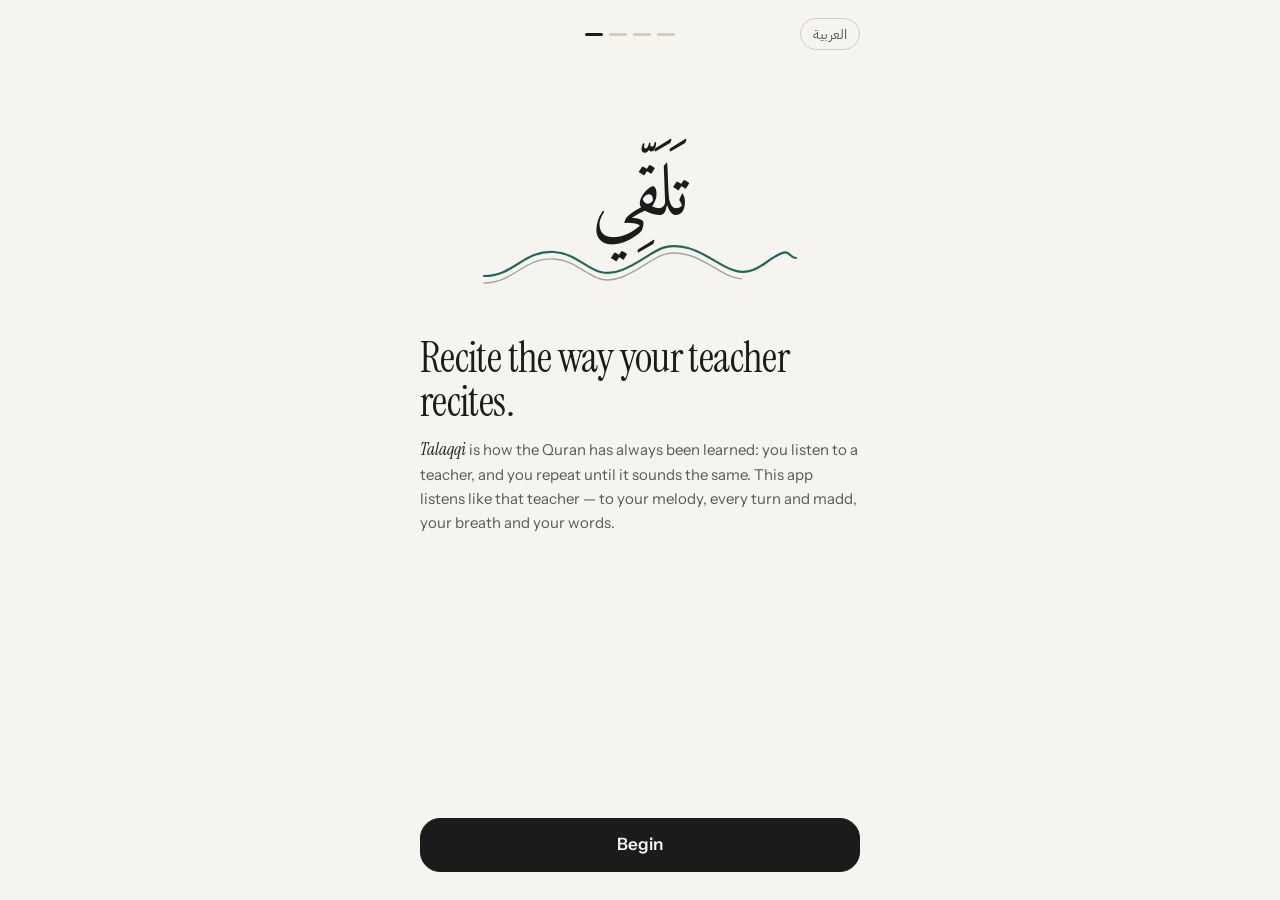
==== index.html @ fb913bc1 "Update the web app Built from the private source repository at 3264bb1.  Co-Authored-By: Claude Opus" ====
<!doctype html>
<html lang="en" data-theme="light">
  <head>
    <meta charset="utf-8" />
    <meta name="viewport" content="width=device-width, initial-scale=1, viewport-fit=cover, user-scalable=no" />
    <meta name="theme-color" content="#f6f4ef" />
    <meta name="description" content="Learn Quran recitation from your sheikh: melody, micro-pitch, timing, breath and pronunciation." />
    <meta name="apple-mobile-web-app-capable" content="yes" />
    <meta name="apple-mobile-web-app-status-bar-style" content="default" />
    <link rel="icon" href="/icons/favicon.svg" type="image/svg+xml" />
    <link rel="apple-touch-icon" href="/icons/icon-192.png" />
    <link rel="preload" href="/fonts/InstrumentSans.woff2" as="font" type="font/woff2" crossorigin />
    <link rel="preload" href="/fonts/InstrumentSerif.woff2" as="font" type="font/woff2" crossorigin />
    <link rel="preload" href="/fonts/AmiriQuran.woff2" as="font" type="font/woff2" crossorigin />
    <title>Talaqqi</title>
    <script>
      // apply the saved theme and language before first paint
      (function () {
        var s = {};
        try { s = JSON.parse(localStorage.getItem('talaqqi.settings') || '{}').state || {}; } catch (e) {}
        var t = s.theme || 'auto';
        if (t === 'auto') t = window.matchMedia && matchMedia('(prefers-color-scheme: dark)').matches ? 'dark' : 'light';
        document.documentElement.dataset.theme = t;
        document.querySelector('meta[name=theme-color]').content = t === 'dark' ? '#0f1211' : '#f6f4ef';
        var l = s.language || 'auto';
        if (l === 'auto') l = /^ar/i.test((navigator.languages && navigator.languages[0]) || navigator.language || '') ? 'ar' : 'en';
        document.documentElement.lang = l;
        document.documentElement.dir = l === 'ar' ? 'rtl' : 'ltr';
      })();
    </script>
    <script type="module" crossorigin src="/assets/index-BxsqkjBi.js"></script>
    <link rel="modulepreload" crossorigin href="/assets/controls-PDDrl72m.js">
    <link rel="modulepreload" crossorigin href="/assets/dist-CMedSjkm.js">
    <link rel="modulepreload" crossorigin href="/assets/preload-helper-BLdHbfdN.js">
    <link rel="stylesheet" crossorigin href="/assets/controls-CF30Lbxu.css">
    <link rel="stylesheet" crossorigin href="/assets/index-CwQ8Xk67.css">
  <link rel="manifest" href="/manifest.webmanifest"></head>
  <body>
    <div id="root"></div>
  </body>
</html>
---- assets/controls-CF30Lbxu.css ----
._btn_1qcak_3{justify-content:center;align-items:center;gap:var(--s-2);min-height:44px;padding:0 var(--s-5);border-radius:var(--r-md);border:1px solid var(--line-strong);background:var(--bg-elev);color:var(--ink);font-weight:600;font-size:var(--t-md);letter-spacing:-.005em;white-space:nowrap;transition:background var(--dur) var(--ease), border-color var(--dur) var(--ease), transform .15s var(--ease), opacity var(--dur);display:inline-flex}._btn_1qcak_3:hover{border-color:var(--ink-3)}._btn_1qcak_3:active{transform:scale(.98)}._btn_1qcak_3:disabled{opacity:.4;pointer-events:none}._primary_1qcak_23{background:var(--accent);border-color:var(--accent);color:var(--accent-ink)}._primary_1qcak_23:hover{background:var(--accent-hover);border-color:var(--accent-hover)}._ink_1qcak_27{background:var(--ink);border-color:var(--ink);color:var(--bg)}._ink_1qcak_27:hover{opacity:.9;border-color:var(--ink)}._ghost_1qcak_31{color:var(--ink-2);background:0 0;border-color:#0000}._ghost_1qcak_31:hover{background:var(--bg-sunken);color:var(--ink);border-color:#0000}._danger_1qcak_35{color:var(--bad)}._sm_1qcak_37{min-height:34px;padding:0 var(--s-3);font-size:var(--t-sm);border-radius:var(--r-sm)}._lg_1qcak_39{min-height:54px;padding:0 var(--s-6);font-size:var(--t-lg);border-radius:var(--r-lg)}._wide_1qcak_41{width:100%}._iconBtn_1qcak_45{border-radius:var(--r-pill);width:40px;height:40px;color:var(--ink-2);transition:background var(--dur) var(--ease), color var(--dur) var(--ease), transform .15s var(--ease);background:0 0;border:0;place-items:center;display:inline-grid}._iconBtn_1qcak_45:hover{background:var(--bg-sunken);color:var(--ink)}._iconBtn_1qcak_45:active{transform:scale(.92)}._iconBtn_1qcak_45:disabled{opacity:.3;pointer-events:none}._iconBtn_1qcak_45._on_1qcak_61{color:var(--accent);background:var(--accent-soft)}._seg_1qcak_67{border-radius:var(--r-md);background:var(--bg-sunken);grid-auto-columns:1fr;grid-auto-flow:column;padding:3px;display:inline-grid;position:relative}._segBtn_1qcak_69{z-index:1;font-weight:600;font-size:var(--t-sm);color:var(--ink-3);white-space:nowrap;transition:color var(--dur) var(--ease);background:0 0;border:0;border-radius:11px;padding:8px 14px;position:relative}._segBtn_1qcak_69[aria-checked=true]{color:var(--ink)}._segInk_1qcak_73{z-index:-1;background:var(--bg-elev);box-shadow:var(--shadow-1), 0 0 0 1px var(--line);border-radius:11px;position:absolute;inset:0}._segSmall_1qcak_75 ._segBtn_1qcak_69{font-size:var(--t-xs);padding:6px 11px}._switch_1qcak_81{background:var(--line-strong);width:46px;height:28px;transition:background var(--dur) var(--ease);border:0;border-radius:14px;flex:none;position:relative}._switch_1qcak_81:after{content:"";top:3px;width:22px;height:22px;transition:transform .3s var(--ease);background:#fff;border-radius:50%;position:absolute;inset-inline-start:3px;box-shadow:0 1px 3px #0003}._switch_1qcak_81[aria-checked=true]{background:var(--accent)}._switch_1qcak_81[aria-checked=true]:after{transform:translate(18px)}._slider_1qcak_91{appearance:none;cursor:pointer;background:0 0;width:100%;height:28px}._slider_1qcak_91::-webkit-slider-runnable-track{background:linear-gradient(90deg, var(--ink) var(--fill,50%), var(--line-strong) var(--fill,50%));border-radius:2px;height:4px}._slider_1qcak_91::-moz-range-track{background:var(--line-strong);border-radius:2px;height:4px}._slider_1qcak_91::-moz-range-progress{background:var(--ink);border-radius:2px;height:4px}._slider_1qcak_91::-webkit-slider-thumb{-webkit-appearance:none;background:var(--bg-elev);border:1px solid var(--line-strong);border-radius:50%;width:20px;height:20px;margin-top:-8px;box-shadow:0 1px 4px #00000026}._slider_1qcak_91::-moz-range-thumb{background:var(--bg-elev);border:1px solid var(--line-strong);border-radius:50%;width:18px;height:18px}._select_1qcak_105{appearance:none;border-radius:var(--r-md);background:var(--bg-elev) url("data:image/svg+xml,%3Csvg xmlns='http://www.w3.org/2000/svg' viewBox='0 0 24 24' fill='none' stroke='%238e928e' stroke-width='2' stroke-linecap='round'%3E%3Cpath d='M6 9l6 6 6-6'/%3E%3C/svg%3E") no-repeat right 12px center / 15px;border:1px solid var(--line-strong);width:100%;min-height:44px;transition:border-color var(--dur);outline:none;padding:0 36px 0 14px}._select_1qcak_105:focus{border-color:var(--ink-3)}._select_1qcak_105 option{background:var(--bg-elev);color:var(--ink)}._input_1qcak_119{border-radius:var(--r-md);background:var(--bg-elev);border:1px solid var(--line-strong);width:100%;min-height:46px;transition:border-color var(--dur);outline:none;padding:0 16px}._input_1qcak_119::placeholder{color:var(--ink-3)}._input_1qcak_119:focus{border-color:var(--ink-3)}._card_1qcak_129{background:var(--bg-elev);border:1px solid var(--line);border-radius:var(--r-lg);box-shadow:var(--shadow-1)}._chip_1qcak_131{border-radius:var(--r-pill);background:var(--bg-sunken);height:26px;font-size:var(--t-xs);color:var(--ink-2);white-space:nowrap;align-items:center;gap:5px;padding:0 10px;display:inline-flex}._chip_1qcak_131 b{color:var(--ink);font-weight:600}._chipGold_1qcak_135{background:var(--gold-soft);color:var(--gold)}._chipGold_1qcak_135 b{color:var(--gold)}._chipAccent_1qcak_139{background:var(--accent-soft);color:var(--accent)}._list_1qcak_143{background:var(--bg-elev);border:1px solid var(--line);border-radius:var(--r-lg);overflow:hidden}._row_1qcak_145{align-items:center;gap:var(--s-3);width:100%;min-height:56px;padding:10px var(--s-4);text-align:start;color:inherit;transition:background var(--dur) var(--ease);background:0 0;border:0;display:flex}._row_1qcak_145+._row_1qcak_145{box-shadow:inset 0 1px 0 var(--line)}button._row_1qcak_145:hover,a._row_1qcak_145:hover{background:var(--bg-sunken)}._rowMain_1qcak_157{flex-direction:column;flex:1;gap:1px;min-width:0;display:flex}._rowTitle_1qcak_159{white-space:nowrap;text-overflow:ellipsis;font-weight:600;overflow:hidden}._rowSub_1qcak_161{font-size:var(--t-sm);color:var(--ink-3);-webkit-line-clamp:2;-webkit-box-orient:vertical;line-height:1.4;display:-webkit-box;overflow:hidden}._rowEnd_1qcak_163{align-items:center;gap:var(--s-2);color:var(--ink-3);flex:none;display:flex}._sectionLabel_1qcak_167{font-size:var(--t-xs);letter-spacing:.08em;text-transform:uppercase;color:var(--ink-3);margin:0 0 var(--s-2);margin-inline-start:var(--s-1);font-weight:600}._pageHead_1qcak_173{justify-content:space-between;align-items:flex-end;gap:var(--s-4);padding:var(--s-6) 0 0;display:flex}._pageTitle_1qcak_175{font-family:var(--font-display);font-size:var(--t-display);letter-spacing:-.015em;font-weight:400;line-height:1.05}._pageSub_1qcak_177{color:var(--ink-2);font-size:var(--t-sm);margin-top:6px}._scrim_1qcak_183{z-index:50;background:var(--scrim);position:fixed;inset:0}._sheetWrap_1qcak_185{z-index:51;pointer-events:none;place-items:end center;display:grid;position:fixed;inset:0}@media (min-width:720px){._sheetWrap_1qcak_185{padding:var(--s-4);place-items:center}}._sheet_1qcak_185{pointer-events:auto;overscroll-behavior:contain;background:var(--bg-elev);border-radius:var(--r-xl) var(--r-xl) 0 0;width:min(520px,100%);max-height:min(92dvh,100%);box-shadow:var(--shadow-2);padding:var(--s-3) var(--s-6) calc(var(--s-6) + var(--safe-bottom));position:relative;overflow-y:auto}@media (min-width:720px){._sheet_1qcak_185{border-radius:var(--r-xl);padding:var(--s-8)}}._grabber_1qcak_201{background:var(--line-strong);width:36px;height:5px;margin:0 auto var(--s-4);border-radius:3px}@media (min-width:720px){._grabber_1qcak_201{display:none}}._sheetClose_1qcak_205{top:12px;position:absolute;inset-inline-end:12px}._toasts_1qcak_211{left:50%;bottom:calc(var(--tabbar-h) + var(--s-4) + var(--safe-bottom));z-index:60;gap:var(--s-2);pointer-events:none;flex-direction:column;align-items:center;width:min(460px,100% - 32px);display:flex;position:fixed;transform:translate(-50%)}@media (min-width:960px){._toasts_1qcak_211{bottom:var(--s-6)}}._toast_1qcak_211{pointer-events:auto;border-radius:var(--r-md);background:var(--ink);color:var(--bg);box-shadow:var(--shadow-2);font-size:var(--t-sm);padding:12px 18px;font-weight:500}._toastErr_1qcak_217{background:var(--bad);color:#fff}._ring_1qcak_223{place-items:center;display:grid;position:relative}._ring_1qcak_223 svg{transform:rotate(-90deg)}._ringNum_1qcak_227{font-family:var(--font-display);font-variant-numeric:tabular-nums;letter-spacing:-.02em;justify-content:center;align-items:center;display:flex;position:absolute;inset:0}._ringNum_1qcak_227 small{font-family:var(--font);color:var(--ink-3);margin-top:.6em;margin-inline-start:2px;font-size:.32em}._bar_1qcak_231{background:var(--bg-sunken);border-radius:2px;height:4px;overflow:hidden}._barFill_1qcak_233{background:var(--accent);transform-origin:0;border-radius:2px;height:100%}._loader_1qcak_237{align-items:center;gap:6px;height:28px;display:flex}._loader_1qcak_237 i{background:var(--accent);border-radius:2px;width:4px;height:100%;animation:1.1s ease-in-out infinite _eq_1qcak_1}._loader_1qcak_237 i:nth-child(2){animation-delay:-.9s}._loader_1qcak_237 i:nth-child(3){animation-delay:-.7s}._loader_1qcak_237 i:nth-child(4){animation-delay:-.5s}._loader_1qcak_237 i:nth-child(5){animation-delay:-.3s}@keyframes _eq_1qcak_1{0%,to{transform:scaleY(.3)}50%{transform:scaleY(1)}}._field_1qcak_253{flex-direction:column;gap:6px;min-width:0;display:flex}._fieldLabel_1qcak_255{font-size:var(--t-xs);color:var(--ink-3);font-weight:600}._star_1qcak_261{color:var(--ink-3);flex:none;place-items:center;display:grid;position:relative}._star_1qcak_261 svg{width:100%;height:100%;position:absolute;inset:0}._star_1qcak_261 span{color:var(--ink-2);font-variant-numeric:tabular-nums;font-size:12px;font-weight:600;position:relative}._plusBadge_1qcak_267{border-radius:var(--r-pill);background:var(--gold-soft);height:20px;color:var(--gold);letter-spacing:.02em;align-items:center;gap:4px;padding:0 7px;font-size:11px;font-weight:700;display:inline-flex}:root[dir=rtl] ._switch_1qcak_81[aria-checked=true]:after{transform:translate(-18px)}:root[dir=rtl] ._select_1qcak_105{background-position:12px;padding:0 14px 0 36px}:root[dir=rtl] ._slider_1qcak_91::-webkit-slider-runnable-track{background:linear-gradient(270deg, var(--ink) var(--fill,50%), var(--line-strong) var(--fill,50%))}:root[dir=rtl] ._barFill_1qcak_233{transform-origin:100%}
---- assets/index-CwQ8Xk67.css ----
._wrap_jnnbh_1{gap:var(--s-4);padding-top:var(--s-2);flex-direction:column;display:flex}._eyebrow_jnnbh_3{font-size:var(--t-xs);letter-spacing:.1em;text-transform:uppercase;color:var(--gold);font-weight:600}._title_jnnbh_5{font-family:var(--font-display);letter-spacing:-.015em;margin-top:-6px;padding-inline-end:32px;font-size:34px;font-weight:400;line-height:1.05}._lead_jnnbh_7{color:var(--ink-2);margin-top:-6px}._features_jnnbh_11{gap:2px;margin:0;padding:0;list-style:none;display:grid}._features_jnnbh_11 li{gap:var(--s-3);border-radius:var(--r-md);transition:background var(--dur);margin:0 -12px;padding:10px 12px;display:flex}._features_jnnbh_11 li>span:last-child{flex-direction:column;gap:1px;display:flex}._features_jnnbh_11 b{font-weight:600}._features_jnnbh_11 small{color:var(--ink-3);font-size:var(--t-sm);line-height:1.4}._featureOn_jnnbh_21{background:var(--gold-soft)}._featureIcon_jnnbh_23{border:1px solid var(--line-strong);width:34px;height:34px;color:var(--ink-2);border-radius:50%;flex:none;place-items:center;display:grid}._featureOn_jnnbh_21 ._featureIcon_jnnbh_23{background:var(--bg-elev);color:var(--gold);border-color:#0000}._plans_jnnbh_29{gap:var(--s-2);display:grid}._plan_jnnbh_29{align-items:center;gap:var(--s-3);border-radius:var(--r-md);border:1px solid var(--line-strong);background:var(--bg-elev);text-align:start;transition:border-color var(--dur), box-shadow var(--dur);padding:14px 16px;display:flex;position:relative}._plan_jnnbh_29[aria-checked=true]{border-color:var(--ink);box-shadow:inset 0 0 0 1px var(--ink)}._radio_jnnbh_41{border:1.5px solid var(--line-strong);width:18px;height:18px;transition:border var(--dur);border-radius:50%;flex:none}._plan_jnnbh_29[aria-checked=true] ._radio_jnnbh_41{border:5.5px solid var(--ink)}._planMain_jnnbh_45{flex-direction:column;flex:1;min-width:0;display:flex}._planMain_jnnbh_45 b{font-weight:600}._planMain_jnnbh_45 small{color:var(--ink-3);font-size:var(--t-sm)}._planPrice_jnnbh_51{font-variant-numeric:tabular-nums;white-space:nowrap;font-weight:600}._planPrice_jnnbh_51 small{color:var(--ink-3);font-weight:400;font-size:var(--t-sm)}._planBadge_jnnbh_55{top:-9px;border-radius:var(--r-pill);background:var(--gold);color:#fff;letter-spacing:.02em;padding:1px 8px;font-size:11px;font-weight:700;position:absolute;inset-inline-end:14px}:root[data-theme=dark] ._planBadge_jnnbh_55{color:#1a1408}._fine_jnnbh_61{font-size:var(--t-xs);color:var(--ink-3);text-align:center;margin-top:-6px;line-height:1.5}._links_jnnbh_63{font-size:var(--t-sm);flex-wrap:wrap;justify-content:center;gap:6px 18px;display:flex}._links_jnnbh_63 button,._links_jnnbh_63 a{color:var(--ink-2);text-decoration:underline;-webkit-text-decoration-color:var(--line-strong);text-decoration-color:var(--line-strong);text-underline-offset:3px;background:0 0;border:0;padding:0}._links_jnnbh_63 button:hover,._links_jnnbh_63 a:hover{color:var(--ink)}._note_jnnbh_71{align-items:center;gap:var(--s-2);border-radius:var(--r-md);background:var(--gold-soft);color:var(--gold);font-size:var(--t-sm);padding:10px 14px;display:flex}._note_jnnbh_71 span{color:var(--ink-2);flex:1}._note_jnnbh_71 button{color:var(--gold);white-space:nowrap;background:0 0;border:0;padding:0;font-weight:600}._fine_jnnbh_61 a{color:inherit;text-underline-offset:2px;text-decoration:underline}._switch_jnnbh_85{color:var(--accent);font-weight:600;font-size:var(--t-sm);background:0 0;border:0;align-self:center;margin-top:-6px}._code_jnnbh_87{border-radius:var(--r-md);border:1px solid var(--line-strong);background:var(--bg-elev);letter-spacing:.02em;word-break:break-all;resize:vertical;outline:none;width:100%;min-height:96px;padding:12px 14px;font:500 14px/1.5 ui-monospace,Cascadia Mono,Menlo,Consolas,monospace}._code_jnnbh_87:focus{border-color:var(--ink-3)}._shell_cmxvy_1{min-height:100dvh;padding-top:var(--safe-top)}._side_cmxvy_7{display:none}._brand_cmxvy_9{padding:0 var(--s-3);color:var(--ink);align-items:center;gap:10px;display:flex}._brand_cmxvy_9 svg{color:var(--accent)}._brand_cmxvy_9 span{font-family:var(--font-display);letter-spacing:-.01em;font-size:26px;line-height:1}._sideNav_cmxvy_17{margin-top:var(--s-8);flex-direction:column;gap:2px;display:flex}._sideLink_cmxvy_19{align-items:center;gap:var(--s-3);height:42px;padding:0 var(--s-3);border-radius:var(--r-sm);color:var(--ink-2);transition:color var(--dur);font-weight:500;display:flex;position:relative}._sideLink_cmxvy_19:hover{color:var(--ink)}._sideLink_cmxvy_19[aria-current=page]{color:var(--ink);font-weight:600}._sideLink_cmxvy_19>svg,._sideLink_cmxvy_19>span{z-index:1;position:relative}._sideInk_cmxvy_33{border-radius:var(--r-sm);background:var(--bg-sunken);position:absolute;inset:0}._sideFoot_cmxvy_37{gap:var(--s-3);flex-direction:column;align-items:flex-start;margin-top:auto;display:flex}._plusCard_cmxvy_39{align-items:flex-start;gap:var(--s-2);padding:var(--s-4);border-radius:var(--r-md);border:1px solid var(--line);background:var(--bg-elev);flex-direction:column;display:flex}._plusCard_cmxvy_39 p{font-size:var(--t-sm);color:var(--ink-2);line-height:1.45}._plusEyebrow_cmxvy_43{letter-spacing:.1em;text-transform:uppercase;color:var(--gold);font-size:11px;font-weight:700}._member_cmxvy_45{padding:0 var(--s-3);font-size:var(--t-sm);color:var(--gold);align-items:center;gap:6px;font-weight:600;display:inline-flex}._main_cmxvy_51{width:100%;max-width:calc(var(--content-w) + 40px);padding:0 20px calc(var(--tabbar-h) + var(--s-10) + var(--safe-bottom));margin:0 auto}._page_cmxvy_59{min-height:60vh}._pageIn_cmxvy_63{animation:_pageIn_cmxvy_63 .22s var(--ease) both}@keyframes _pageIn_cmxvy_63{0%{opacity:0;transform:translateY(6px)}}._tabs_cmxvy_71{z-index:30;height:calc(var(--tabbar-h) + var(--safe-bottom));padding-bottom:var(--safe-bottom);background:color-mix(in srgb, var(--bg) 88%, transparent);border-top:1px solid var(--line);-webkit-backdrop-filter:saturate(1.4)blur(20px);grid-template-columns:repeat(4,1fr);display:grid;position:fixed;bottom:0;left:0;right:0}._tab_cmxvy_71{color:var(--ink-3);transition:color var(--dur);flex-direction:column;justify-content:center;align-items:center;gap:3px;font-size:11px;font-weight:500;display:flex}._tab_cmxvy_71[aria-current=page]{color:var(--ink);font-weight:600}._tab_cmxvy_71:active{color:var(--ink)}._shell_cmxvy_1[data-focus] ._tabs_cmxvy_71{display:none}._shell_cmxvy_1[data-focus] ._main_cmxvy_51{max-width:1240px;padding-bottom:calc(var(--s-6) + var(--safe-bottom))}@media (min-width:960px){._shell_cmxvy_1{grid-template-columns:248px minmax(0,1fr);display:grid}._side_cmxvy_7{height:100dvh;padding:var(--s-8) var(--s-4) var(--s-5);border-inline-end:1px solid var(--line);flex-direction:column;display:flex;position:sticky;top:0}._tabs_cmxvy_71{display:none}._main_cmxvy_51{padding:var(--s-4) 40px var(--s-10);max-width:calc(var(--content-w) + 80px)}._shell_cmxvy_1[data-focus]{grid-template-columns:minmax(0,1fr)}._shell_cmxvy_1[data-focus] ._side_cmxvy_7{display:none}._shell_cmxvy_1[data-focus] ._main_cmxvy_51{padding-top:var(--s-4)}}._error_cmxvy_127{justify-content:center;align-items:center;gap:var(--s-3);min-height:100dvh;padding:var(--s-6);text-align:center;flex-direction:column;display:flex}._error_cmxvy_127 h1{font-family:var(--font-display);font-size:34px;font-weight:400}._error_cmxvy_127 p{color:var(--ink-2);max-width:360px}._errorActions_cmxvy_133{gap:var(--s-2);margin-top:var(--s-3);display:flex}@font-face{font-family:Instrument Sans;src:url(/fonts/InstrumentSans.woff2)format("woff2");font-weight:400 700;font-display:swap}@font-face{font-family:Instrument Serif;src:url(/fonts/InstrumentSerif.woff2)format("woff2");font-display:swap}@font-face{font-family:Instrument Serif;src:url(/fonts/InstrumentSerif-Italic.woff2)format("woff2");font-style:italic;font-display:swap}@font-face{font-family:IBM Plex Sans Arabic;src:url(/fonts/IBMPlexSansArabic-400.woff2)format("woff2");font-weight:400;font-display:swap;unicode-range:U+6??,U+750-77F,U+870-8FF,U+FB50-FDFF,U+FE70-FEFF,U+200C-200F}@font-face{font-family:IBM Plex Sans Arabic;src:url(/fonts/IBMPlexSansArabic-500.woff2)format("woff2");font-weight:500;font-display:swap;unicode-range:U+6??,U+750-77F,U+870-8FF,U+FB50-FDFF,U+FE70-FEFF,U+200C-200F}@font-face{font-family:IBM Plex Sans Arabic;src:url(/fonts/IBMPlexSansArabic-600.woff2)format("woff2");font-weight:600 700;font-display:swap;unicode-range:U+6??,U+750-77F,U+870-8FF,U+FB50-FDFF,U+FE70-FEFF,U+200C-200F}@font-face{font-family:Amiri;src:url(/fonts/Amiri.woff2)format("woff2");font-display:swap;unicode-range:U+6??,U+750-77F,U+870-8FF,U+FB50-FDFF,U+FE70-FEFF,U+200C-200F}@font-face{font-family:Amiri Quran;src:url(/fonts/AmiriQuran.woff2)format("woff2");font-display:swap}:root{--font:"Instrument Sans", "IBM Plex Sans Arabic", system-ui, -apple-system, "Segoe UI", Roboto, sans-serif;--font-display:"Instrument Serif", "Amiri", "Iowan Old Style", Georgia, serif;--font-quran:"Amiri Quran", "Amiri", "Noto Naskh Arabic", "Geeza Pro", serif;--t-xs:12px;--t-sm:13.5px;--t-md:15px;--t-lg:17px;--t-xl:21px;--t-display:clamp(32px, 6vw, 44px);--s-1:4px;--s-2:8px;--s-3:12px;--s-4:16px;--s-5:20px;--s-6:24px;--s-8:32px;--s-10:40px;--r-sm:10px;--r-md:14px;--r-lg:20px;--r-xl:28px;--r-pill:999px;--ease:cubic-bezier(.22, 1, .36, 1);--dur:.25s;--safe-top:env(safe-area-inset-top,0px);--safe-bottom:env(safe-area-inset-bottom,0px);--tabbar-h:62px;--content-w:760px}:root[data-theme=light]{--lightningcss-light:initial;--lightningcss-dark: ;color-scheme:light;--bg:#f6f4ef;--bg-elev:#fff;--bg-sunken:#efece5;--line:#e6e1d6;--line-strong:#d4cdbf;--ink:#1a1c1b;--ink-2:#565a57;--ink-3:#6c706c;--accent:#1d6b55;--accent-hover:#175a47;--accent-soft:#e3eee9;--accent-ink:#fff;--gold:#a07628;--gold-soft:#f3ebd9;--good:#2b7a58;--warn:#b0771d;--bad:#b3512a;--shadow-1:0 1px 2px #1a1c1b0a, 0 1px 1px #1a1c1b08;--shadow-2:0 18px 40px -18px #1a1c1b38, 0 2px 6px #1a1c1b0a;--scrim:#1a1c1b52}:root[data-theme=dark]{--lightningcss-light: ;--lightningcss-dark:initial;color-scheme:dark;--bg:#0f1211;--bg-elev:#171b19;--bg-sunken:#0b0d0c;--line:#242a27;--line-strong:#323a36;--ink:#eceee9;--ink-2:#a4aaa5;--ink-3:#848b86;--accent:#6dc3a0;--accent-hover:#86d2b3;--accent-soft:#6dc3a01f;--accent-ink:#0b1914;--gold:#d3ae60;--gold-soft:#d3ae601f;--good:#6dc3a0;--warn:#dcab55;--bad:#e2876a;--shadow-1:0 1px 2px #0000004d;--shadow-2:0 24px 50px -20px #000000b3, 0 2px 6px #0000004d;--scrim:#0000008c}*,:before,:after{box-sizing:border-box}html,body,#root{min-height:100%;margin:0}html{-webkit-text-size-adjust:100%;-webkit-tap-highlight-color:transparent}body{font-family:var(--font);font-size:var(--t-md);color:var(--ink);background:var(--bg);-webkit-font-smoothing:antialiased;-moz-osx-font-smoothing:grayscale;text-rendering:optimizelegibility;overscroll-behavior-y:none;transition:background-color .3s var(--ease), color .3s var(--ease);line-height:1.5}button,input,select,textarea{font:inherit;color:inherit}button{cursor:pointer}a{color:inherit;text-decoration:none}svg{flex:none}h1,h2,h3,h4,p{margin:0}[hidden]{display:none!important}:focus-visible{outline:2px solid var(--accent);outline-offset:2px;border-radius:6px}::selection{background:var(--accent-soft)}.ar{font-family:var(--font-quran)}.display{font-family:var(--font-display);letter-spacing:-.01em;font-weight:400}.tabular{font-variant-numeric:tabular-nums}.muted{color:var(--ink-2)}:root[dir=rtl] .icon-mirror{transform:scaleX(-1)}:root[lang=ar] body{line-height:1.7}:root[lang=ar] *,:root[lang=ar] :before,:root[lang=ar] :after{letter-spacing:0!important}:root[lang=ar] :is(h1,h2,h3){line-height:1.45!important}.visually-hidden{clip:rect(0 0 0 0);white-space:nowrap;width:1px;height:1px;position:absolute;overflow:hidden}@keyframes blink{50%{opacity:.3}}@keyframes spin{to{transform:rotate(360deg)}}@media (prefers-reduced-motion:reduce){*,:before,:after{transition-duration:.01ms!important;animation-duration:.01ms!important;animation-iteration-count:1!important}}
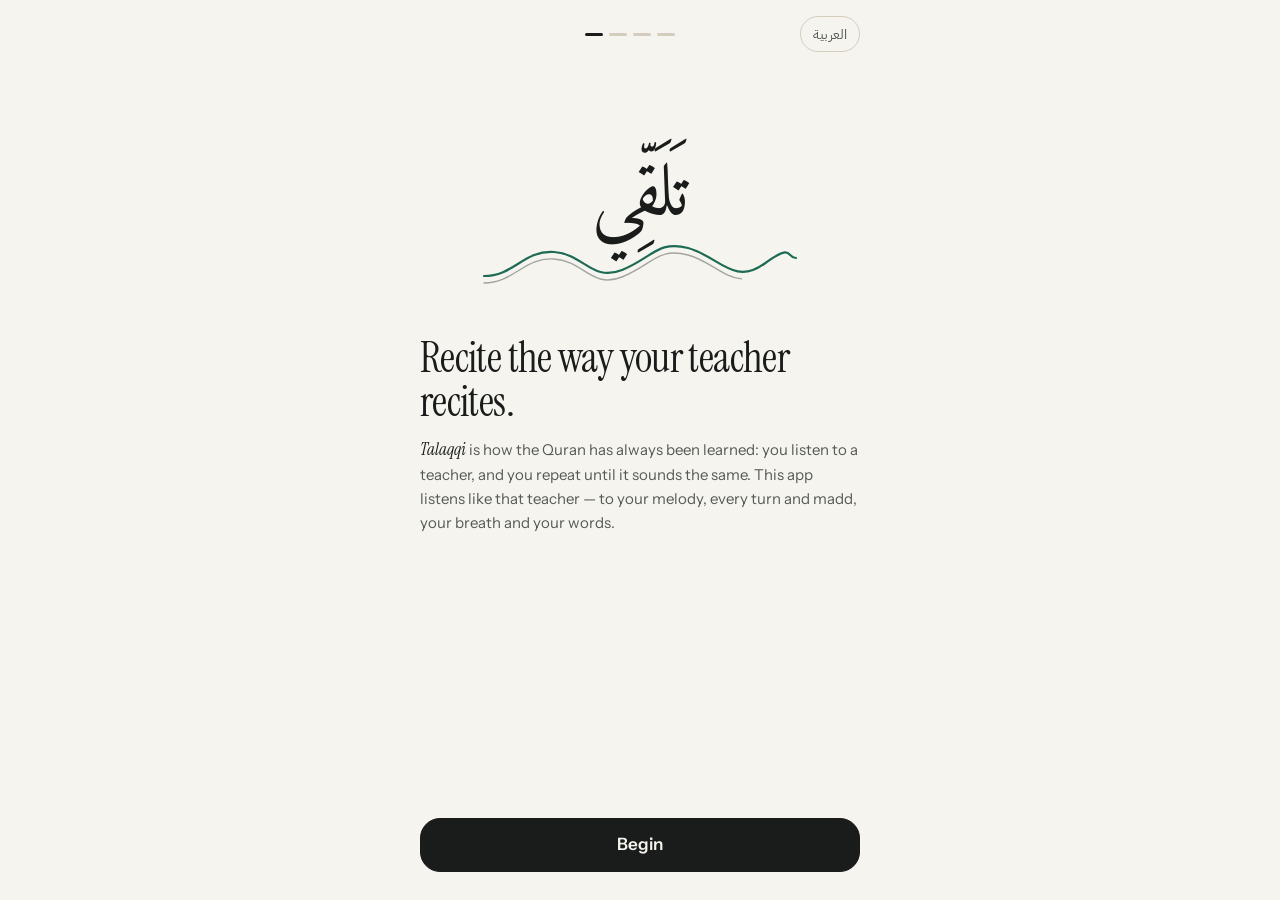
==== commit fbe9a3cd: "Update the web app Built from the private source repository at e369fa2." ====
--- a/index.html
+++ b/index.html
@@ -28,12 +28,12 @@
         document.documentElement.dir = l === 'ar' ? 'rtl' : 'ltr';
       })();
     </script>
-    <script type="module" crossorigin src="/assets/index-BxsqkjBi.js"></script>
-    <link rel="modulepreload" crossorigin href="/assets/controls-PDDrl72m.js">
+    <script type="module" crossorigin src="/assets/index-C1grX8FR.js"></script>
+    <link rel="modulepreload" crossorigin href="/assets/controls-DzSgcp1h.js">
     <link rel="modulepreload" crossorigin href="/assets/dist-CMedSjkm.js">
     <link rel="modulepreload" crossorigin href="/assets/preload-helper-BLdHbfdN.js">
-    <link rel="stylesheet" crossorigin href="/assets/controls-CF30Lbxu.css">
-    <link rel="stylesheet" crossorigin href="/assets/index-CwQ8Xk67.css">
+    <link rel="stylesheet" crossorigin href="/assets/controls-EFWuZK3Z.css">
+    <link rel="stylesheet" crossorigin href="/assets/index-BklWOtXO.css">
   <link rel="manifest" href="/manifest.webmanifest"></head>
   <body>
     <div id="root"></div>
--- a/assets/controls-EFWuZK3Z.css
+++ b/assets/controls-EFWuZK3Z.css
@@ -0,0 +1 @@
+._btn_1aqku_3{justify-content:center;align-items:center;gap:var(--s-2);min-height:44px;padding:0 var(--s-5);border-radius:var(--r-md);border:1px solid var(--line-strong);background:var(--bg-elev);color:var(--ink);font-weight:600;font-size:var(--t-md);letter-spacing:-.005em;white-space:nowrap;transition:background var(--dur) var(--ease), border-color var(--dur) var(--ease), transform .15s var(--ease), opacity var(--dur);display:inline-flex}._btn_1aqku_3:active{transform:scale(.97)}._btn_1aqku_3:disabled{opacity:.4;pointer-events:none}._primary_1aqku_21{background:var(--accent);border-color:var(--accent);color:var(--accent-ink)}._ink_1aqku_23{background:var(--ink);border-color:var(--ink);color:var(--bg)}._ghost_1aqku_25{color:var(--ink-2);background:0 0;border-color:#0000}._ghost_1aqku_25:active{background:var(--bg-sunken)}@media (hover:hover){._btn_1aqku_3:hover{border-color:var(--ink-3)}._primary_1aqku_21:hover{background:var(--accent-hover);border-color:var(--accent-hover)}._ink_1aqku_23:hover{opacity:.9;border-color:var(--ink)}._ghost_1aqku_25:hover{background:var(--bg-sunken);color:var(--ink);border-color:#0000}}._danger_1aqku_43{color:var(--bad)}._sm_1aqku_45{min-height:34px;padding:0 var(--s-3);font-size:var(--t-sm);border-radius:var(--r-sm)}._lg_1aqku_47{min-height:54px;padding:0 var(--s-6);font-size:var(--t-lg);border-radius:var(--r-lg)}._wide_1aqku_49{width:100%}._iconBtn_1aqku_53{border-radius:var(--r-pill);width:40px;height:40px;color:var(--ink-2);transition:background var(--dur) var(--ease), color var(--dur) var(--ease), transform .15s var(--ease);background:0 0;border:0;place-items:center;display:inline-grid;position:relative}._iconBtn_1aqku_53:before{content:"";position:absolute;inset:-4px}@media (hover:hover){._iconBtn_1aqku_53:hover{background:var(--bg-sunken);color:var(--ink)}}._iconBtn_1aqku_53:active{background:var(--bg-sunken);transform:scale(.92)}._iconBtn_1aqku_53:disabled{opacity:.3;pointer-events:none}._iconBtn_1aqku_53._on_1aqku_73{color:var(--accent);background:var(--accent-soft)}._seg_1aqku_79{border-radius:var(--r-md);background:var(--bg-sunken);grid-auto-columns:1fr;grid-auto-flow:column;padding:3px;display:inline-grid;position:relative}._segBtn_1aqku_81{z-index:1;font-weight:600;font-size:var(--t-sm);color:var(--ink-3);white-space:nowrap;transition:color var(--dur) var(--ease);background:0 0;border:0;border-radius:11px;padding:8px 14px;position:relative}._segBtn_1aqku_81[aria-checked=true]{color:var(--ink)}._segInk_1aqku_85{z-index:-1;background:var(--bg-elev);box-shadow:var(--shadow-1), 0 0 0 1px var(--line);border-radius:11px;position:absolute;inset:0}._segSmall_1aqku_87 ._segBtn_1aqku_81{font-size:var(--t-xs);padding:6px 11px}._switch_1aqku_93{background:var(--line-strong);width:46px;height:28px;transition:background var(--dur) var(--ease);border:0;border-radius:14px;flex:none;position:relative}._switch_1aqku_93:after{content:"";top:3px;width:22px;height:22px;transition:transform .3s var(--ease);background:#fff;border-radius:50%;position:absolute;inset-inline-start:3px;box-shadow:0 1px 3px #0003}._switch_1aqku_93[aria-checked=true]{background:var(--accent)}._switch_1aqku_93[aria-checked=true]:after{transform:translate(18px)}._slider_1aqku_103{appearance:none;cursor:pointer;background:0 0;width:100%;height:28px}._slider_1aqku_103::-webkit-slider-runnable-track{background:linear-gradient(90deg, var(--ink) var(--fill,50%), var(--line-strong) var(--fill,50%));border-radius:2px;height:4px}._slider_1aqku_103::-moz-range-track{background:var(--line-strong);border-radius:2px;height:4px}._slider_1aqku_103::-moz-range-progress{background:var(--ink);border-radius:2px;height:4px}._slider_1aqku_103::-webkit-slider-thumb{-webkit-appearance:none;background:var(--bg-elev);border:1px solid var(--line-strong);border-radius:50%;width:20px;height:20px;margin-top:-8px;box-shadow:0 1px 4px #00000026}._slider_1aqku_103::-moz-range-thumb{background:var(--bg-elev);border:1px solid var(--line-strong);border-radius:50%;width:18px;height:18px}._select_1aqku_117{appearance:none;border-radius:var(--r-md);background:var(--bg-elev) url("data:image/svg+xml,%3Csvg xmlns='http://www.w3.org/2000/svg' viewBox='0 0 24 24' fill='none' stroke='%238e928e' stroke-width='2' stroke-linecap='round'%3E%3Cpath d='M6 9l6 6 6-6'/%3E%3C/svg%3E") no-repeat right 12px center / 15px;border:1px solid var(--line-strong);width:100%;min-height:44px;transition:border-color var(--dur);outline:none;padding:0 36px 0 14px}._select_1aqku_117:focus{border-color:var(--ink-3)}._select_1aqku_117 option{background:var(--bg-elev);color:var(--ink)}._input_1aqku_131{border-radius:var(--r-md);background:var(--bg-elev);border:1px solid var(--line-strong);width:100%;min-height:46px;transition:border-color var(--dur);outline:none;padding:0 16px}._input_1aqku_131::placeholder{color:var(--ink-3)}._input_1aqku_131:focus{border-color:var(--ink-3)}._card_1aqku_141{background:var(--bg-elev);border:1px solid var(--line);border-radius:var(--r-lg);box-shadow:var(--shadow-1)}._chip_1aqku_143{border-radius:var(--r-pill);background:var(--bg-sunken);height:26px;font-size:var(--t-xs);color:var(--ink-2);white-space:nowrap;align-items:center;gap:5px;padding:0 10px;display:inline-flex}._chip_1aqku_143 b{color:var(--ink);font-weight:600}._chipGold_1aqku_147{background:var(--gold-soft);color:var(--gold)}._chipGold_1aqku_147 b{color:var(--gold)}._chipAccent_1aqku_151{background:var(--accent-soft);color:var(--accent)}._list_1aqku_155{background:var(--bg-elev);border:1px solid var(--line);border-radius:var(--r-lg);overflow:hidden}._row_1aqku_157{align-items:center;gap:var(--s-3);width:100%;min-height:56px;padding:10px var(--s-4);text-align:start;color:inherit;transition:background var(--dur) var(--ease);background:0 0;border:0;display:flex}._row_1aqku_157+._row_1aqku_157{box-shadow:inset 0 1px 0 var(--line)}@media (hover:hover){button._row_1aqku_157:hover,a._row_1aqku_157:hover{background:var(--bg-sunken)}}button._row_1aqku_157:active,a._row_1aqku_157:active,label._row_1aqku_157:active{background:var(--bg-sunken);transition-duration:0s}._rowMain_1aqku_171{flex-direction:column;flex:1;gap:1px;min-width:0;display:flex}._rowTitle_1aqku_175{overflow-wrap:anywhere;-webkit-line-clamp:2;-webkit-box-orient:vertical;font-weight:600;line-height:1.35;display:-webkit-box;overflow:hidden}._rowSub_1aqku_177{font-size:var(--t-sm);color:var(--ink-3);-webkit-line-clamp:2;-webkit-box-orient:vertical;line-height:1.4;display:-webkit-box;overflow:hidden}._rowEnd_1aqku_179{align-items:center;gap:var(--s-2);color:var(--ink-3);flex:none;display:flex}@media (max-width:560px){._row_1aqku_157:has(._seg_1aqku_79){row-gap:var(--s-3);flex-wrap:wrap;padding-block:14px}._row_1aqku_157:has(._seg_1aqku_79)>._rowEnd_1aqku_179{flex-basis:100%}._row_1aqku_157:has(._seg_1aqku_79)>._rowEnd_1aqku_179>*{flex:1;width:100%;max-width:none}._row_1aqku_157:has(._seg_1aqku_79)>._rowEnd_1aqku_179 ._seg_1aqku_79{flex:1;width:100%;max-width:none}._row_1aqku_157:has(._seg_1aqku_79) ._segBtn_1aqku_81{font-size:var(--t-sm);padding-block:9px}}._btn_1aqku_3,._iconBtn_1aqku_53,._segBtn_1aqku_81,._row_1aqku_157,._switch_1aqku_93,._chip_1aqku_143,._plusBadge_1aqku_201{-webkit-user-select:none;user-select:none;-webkit-touch-callout:none}._sectionLabel_1aqku_205{font-size:var(--t-xs);letter-spacing:.08em;text-transform:uppercase;color:var(--ink-3);margin:0 0 var(--s-2);margin-inline-start:var(--s-1);font-weight:600}._pageHead_1aqku_211{justify-content:space-between;align-items:flex-end;gap:var(--s-4);padding:var(--s-6) 0 0;display:flex}._pageTitle_1aqku_213{font-family:var(--font-display);font-size:var(--t-display);letter-spacing:-.015em;font-weight:400;line-height:1.05}._pageSub_1aqku_215{color:var(--ink-2);font-size:var(--t-sm);margin-top:6px}._scrim_1aqku_221{z-index:50;background:var(--scrim);position:fixed;inset:0}._sheetWrap_1aqku_223{z-index:51;pointer-events:none;place-items:end center;display:grid;position:fixed;inset:0}@media (min-width:720px){._sheetWrap_1aqku_223{padding:var(--s-4);place-items:center}}._sheet_1aqku_223{pointer-events:auto;overscroll-behavior:contain;background:var(--bg-elev);border-radius:var(--r-xl) var(--r-xl) 0 0;width:min(520px,100%);max-height:min(92dvh,100%);box-shadow:var(--shadow-2);padding:var(--s-3) var(--s-6) calc(var(--s-6) + var(--safe-bottom));position:relative;overflow-y:auto}@media (min-width:720px){._sheet_1aqku_223{border-radius:var(--r-xl);padding:var(--s-8)}}._sheetTall_1aqku_241{flex-direction:column;height:min(92dvh,100%);padding-bottom:0;display:flex;overflow:hidden}@media (min-width:720px){._sheetTall_1aqku_241{height:min(760px,100%);padding-bottom:0}}._grabZone_1aqku_247{margin:calc(-1 * var(--s-3)) calc(-1 * var(--s-6)) var(--s-2);padding:var(--s-3) 0 var(--s-3);cursor:grab}._grabber_1aqku_249{background:var(--line-strong);border-radius:3px;width:40px;height:5px;margin:0 auto}@media (min-width:720px){._grabZone_1aqku_247{display:none}}._sheetClose_1aqku_253{top:12px;position:absolute;inset-inline-end:12px}._toasts_1aqku_259{left:50%;bottom:calc(var(--tabbar-h) + var(--s-4) + var(--safe-bottom));z-index:60;gap:var(--s-2);pointer-events:none;flex-direction:column;align-items:center;width:min(460px,100% - 32px);display:flex;position:fixed;transform:translate(-50%)}@media (min-width:960px){._toasts_1aqku_259{bottom:var(--s-6)}}._toast_1aqku_259{pointer-events:auto;border-radius:var(--r-md);background:var(--ink);color:var(--bg);box-shadow:var(--shadow-2);font-size:var(--t-sm);padding:12px 18px;font-weight:500}._toastErr_1aqku_265{background:var(--bad);color:#fff}._ring_1aqku_271{place-items:center;display:grid;position:relative}._ring_1aqku_271 svg{transform:rotate(-90deg)}._ringNum_1aqku_275{font-family:var(--font-display);font-variant-numeric:tabular-nums;letter-spacing:-.02em;justify-content:center;align-items:center;display:flex;position:absolute;inset:0}._ringNum_1aqku_275 small{font-family:var(--font);color:var(--ink-3);margin-top:.6em;margin-inline-start:2px;font-size:.32em}._bar_1aqku_279{background:var(--bg-sunken);border-radius:2px;height:4px;overflow:hidden}._barFill_1aqku_281{background:var(--accent);transform-origin:0;border-radius:2px;height:100%}._loader_1aqku_285{align-items:center;gap:6px;height:28px;display:flex}._loader_1aqku_285 i{background:var(--accent);border-radius:2px;width:4px;height:100%;animation:1.1s ease-in-out infinite _eq_1aqku_1}._loader_1aqku_285 i:nth-child(2){animation-delay:-.9s}._loader_1aqku_285 i:nth-child(3){animation-delay:-.7s}._loader_1aqku_285 i:nth-child(4){animation-delay:-.5s}._loader_1aqku_285 i:nth-child(5){animation-delay:-.3s}@keyframes _eq_1aqku_1{0%,to{transform:scaleY(.3)}50%{transform:scaleY(1)}}._field_1aqku_301{flex-direction:column;gap:6px;min-width:0;display:flex}._fieldLabel_1aqku_303{font-size:var(--t-xs);color:var(--ink-3);font-weight:600}._star_1aqku_309{color:var(--ink-3);flex:none;place-items:center;display:grid;position:relative}._star_1aqku_309 svg{width:100%;height:100%;position:absolute;inset:0}._star_1aqku_309 span{color:var(--ink-2);font-variant-numeric:tabular-nums;font-size:12px;font-weight:600;position:relative}._plusBadge_1aqku_201{border-radius:var(--r-pill);background:var(--gold-soft);height:20px;color:var(--gold);letter-spacing:.02em;align-items:center;gap:4px;padding:0 7px;font-size:11px;font-weight:700;display:inline-flex}:root[dir=rtl] ._switch_1aqku_93[aria-checked=true]:after{transform:translate(-18px)}:root[dir=rtl] ._select_1aqku_117{background-position:12px;padding:0 14px 0 36px}:root[dir=rtl] ._slider_1aqku_103::-webkit-slider-runnable-track{background:linear-gradient(270deg, var(--ink) var(--fill,50%), var(--line-strong) var(--fill,50%))}:root[dir=rtl] ._barFill_1aqku_281{transform-origin:100%}
--- a/assets/index-BklWOtXO.css
+++ b/assets/index-BklWOtXO.css
@@ -0,0 +1 @@
+._wrap_1jk8t_1{gap:var(--s-4);padding-top:var(--s-2);flex-direction:column;display:flex}._eyebrow_1jk8t_3{font-size:var(--t-xs);letter-spacing:.1em;text-transform:uppercase;color:var(--gold);font-weight:600}._title_1jk8t_5{font-family:var(--font-display);letter-spacing:-.015em;margin-top:-6px;padding-inline-end:32px;font-size:34px;font-weight:400;line-height:1.05}._lead_1jk8t_7{color:var(--ink-2);margin-top:-6px}._features_1jk8t_11{gap:2px;margin:0;padding:0;list-style:none;display:grid}._features_1jk8t_11 li{gap:var(--s-3);border-radius:var(--r-md);transition:background var(--dur);margin:0 -12px;padding:10px 12px;display:flex}._features_1jk8t_11 li>span:last-child{flex-direction:column;gap:1px;display:flex}._features_1jk8t_11 b{font-weight:600}._features_1jk8t_11 small{color:var(--ink-3);font-size:var(--t-sm);line-height:1.4}._featureOn_1jk8t_21{background:var(--gold-soft)}._featureIcon_1jk8t_23{border:1px solid var(--line-strong);width:34px;height:34px;color:var(--ink-2);border-radius:50%;flex:none;place-items:center;display:grid}._featureOn_1jk8t_21 ._featureIcon_1jk8t_23{background:var(--bg-elev);color:var(--gold);border-color:#0000}._plans_1jk8t_29{gap:var(--s-2);display:grid}._plan_1jk8t_29{align-items:center;gap:var(--s-3);border-radius:var(--r-md);border:1px solid var(--line-strong);background:var(--bg-elev);text-align:start;transition:border-color var(--dur), box-shadow var(--dur);padding:14px 16px;display:flex;position:relative}._plan_1jk8t_29[aria-checked=true]{border-color:var(--ink);box-shadow:inset 0 0 0 1px var(--ink)}._radio_1jk8t_41{border:1.5px solid var(--line-strong);width:18px;height:18px;transition:border var(--dur);border-radius:50%;flex:none}._plan_1jk8t_29[aria-checked=true] ._radio_1jk8t_41{border:5.5px solid var(--ink)}._planMain_1jk8t_45{flex-direction:column;flex:1;min-width:0;display:flex}._planMain_1jk8t_45 b{font-weight:600}._planMain_1jk8t_45 small{color:var(--ink-3);font-size:var(--t-sm)}._planPrice_1jk8t_51{font-variant-numeric:tabular-nums;white-space:nowrap;font-weight:600}._planPrice_1jk8t_51 small{color:var(--ink-3);font-weight:400;font-size:var(--t-sm)}._planBadge_1jk8t_55{top:-9px;border-radius:var(--r-pill);background:var(--gold);color:#fff;letter-spacing:.02em;padding:1px 8px;font-size:11px;font-weight:700;position:absolute;inset-inline-end:14px}:root[data-theme=dark] ._planBadge_1jk8t_55{color:#1a1408}._fine_1jk8t_61{font-size:var(--t-xs);color:var(--ink-3);text-align:center;margin-top:-6px;line-height:1.5}._links_1jk8t_63{font-size:var(--t-sm);flex-wrap:wrap;justify-content:center;gap:6px 18px;display:flex}._links_1jk8t_63 button,._links_1jk8t_63 a{color:var(--ink-2);text-decoration:underline;-webkit-text-decoration-color:var(--line-strong);text-decoration-color:var(--line-strong);text-underline-offset:3px;background:0 0;border:0;padding:0}@media (hover:hover){._links_1jk8t_63 button:hover,._links_1jk8t_63 a:hover{color:var(--ink)}}._links_1jk8t_63 button:active,._links_1jk8t_63 a:active{color:var(--ink)}._note_1jk8t_73{align-items:center;gap:var(--s-2);border-radius:var(--r-md);background:var(--gold-soft);color:var(--gold);font-size:var(--t-sm);padding:10px 14px;display:flex}._note_1jk8t_73 span{color:var(--ink-2);flex:1}._note_1jk8t_73 button{color:var(--gold);white-space:nowrap;background:0 0;border:0;padding:0;font-weight:600}._fine_1jk8t_61 a{color:inherit;text-underline-offset:2px;text-decoration:underline}._switch_1jk8t_87{color:var(--accent);font-weight:600;font-size:var(--t-sm);background:0 0;border:0;align-self:center;margin-top:-6px}._code_1jk8t_89{border-radius:var(--r-md);border:1px solid var(--line-strong);background:var(--bg-elev);letter-spacing:.02em;word-break:break-all;resize:vertical;outline:none;width:100%;min-height:96px;padding:12px 14px;font:500 14px/1.5 ui-monospace,Cascadia Mono,Menlo,Consolas,monospace}._code_1jk8t_89:focus{border-color:var(--ink-3)}._shell_tibpn_1{min-height:100dvh;padding-top:var(--safe-top);--gutter:20px}._shell_tibpn_1:before{content:"";z-index:40;height:var(--safe-top);background:var(--bg);pointer-events:none;position:fixed;top:0;left:0;right:0}._side_tibpn_11{display:none}._brand_tibpn_13{padding:0 var(--s-3);color:var(--ink);align-items:center;gap:10px;display:flex}._brand_tibpn_13 svg{color:var(--accent)}._brand_tibpn_13 span{font-family:var(--font-display);letter-spacing:-.01em;font-size:26px;line-height:1}._sideNav_tibpn_21{margin-top:var(--s-8);flex-direction:column;gap:2px;display:flex}._sideLink_tibpn_23{align-items:center;gap:var(--s-3);height:42px;padding:0 var(--s-3);border-radius:var(--r-sm);color:var(--ink-2);transition:color var(--dur);font-weight:500;display:flex;position:relative}@media (hover:hover){._sideLink_tibpn_23:hover{color:var(--ink)}}._sideLink_tibpn_23[aria-current=page]{color:var(--ink);font-weight:600}._sideLink_tibpn_23>svg,._sideLink_tibpn_23>span{z-index:1;position:relative}._sideInk_tibpn_37{border-radius:var(--r-sm);background:var(--bg-sunken);position:absolute;inset:0}._sideFoot_tibpn_41{gap:var(--s-3);flex-direction:column;align-items:flex-start;margin-top:auto;display:flex}._plusCard_tibpn_43{align-items:flex-start;gap:var(--s-2);padding:var(--s-4);border-radius:var(--r-md);border:1px solid var(--line);background:var(--bg-elev);flex-direction:column;display:flex}._plusCard_tibpn_43 p{font-size:var(--t-sm);color:var(--ink-2);line-height:1.45}._plusEyebrow_tibpn_47{letter-spacing:.1em;text-transform:uppercase;color:var(--gold);font-size:11px;font-weight:700}._member_tibpn_49{padding:0 var(--s-3);font-size:var(--t-sm);color:var(--gold);align-items:center;gap:6px;font-weight:600;display:inline-flex}._main_tibpn_55{width:100%;max-width:calc(var(--content-w) + 40px);padding:0 var(--gutter) calc(var(--tabbar-h) + var(--s-10) + var(--safe-bottom));margin:0 auto}._page_tibpn_63{min-height:60vh}._pageIn_tibpn_67{animation:_pageIn_tibpn_67 .22s var(--ease) both}@keyframes _pageIn_tibpn_67{0%{opacity:0;transform:translateY(6px)}}._tabs_tibpn_75{z-index:30;height:calc(var(--tabbar-h) + var(--safe-bottom));padding-bottom:var(--safe-bottom);background:color-mix(in srgb, var(--bg) 88%, transparent);border-top:1px solid var(--line);-webkit-backdrop-filter:saturate(1.4)blur(20px);grid-template-columns:repeat(4,1fr);display:grid;position:fixed;bottom:0;left:0;right:0}._tab_tibpn_75{color:var(--ink-3);transition:color var(--dur);-webkit-user-select:none;user-select:none;-webkit-touch-callout:none;flex-direction:column;justify-content:center;align-items:center;gap:2px;font-size:11px;font-weight:500;display:flex}._tabIcon_tibpn_97{width:54px;height:30px;transition:background var(--dur) var(--ease), color var(--dur) var(--ease);border-radius:15px;place-items:center;display:grid}._tab_tibpn_75[aria-current=page]{color:var(--ink);font-weight:600}._tab_tibpn_75[aria-current=page] ._tabIcon_tibpn_97{background:var(--accent-soft);color:var(--accent)}._tab_tibpn_75:active ._tabIcon_tibpn_97{background:var(--bg-sunken)}._shell_tibpn_1[data-focus] ._tabs_tibpn_75{display:none}._shell_tibpn_1[data-focus] ._main_tibpn_55{max-width:1240px;padding-bottom:calc(var(--s-6) + var(--safe-bottom))}@media (min-width:960px){._shell_tibpn_1{grid-template-columns:248px minmax(0,1fr);display:grid}._side_tibpn_11{height:100dvh;padding:var(--s-8) var(--s-4) var(--s-5);border-inline-end:1px solid var(--line);flex-direction:column;display:flex;position:sticky;top:0}._tabs_tibpn_75{display:none}._shell_tibpn_1{--gutter:40px}._main_tibpn_55{padding:var(--s-4) var(--gutter) var(--s-10);max-width:calc(var(--content-w) + 80px)}._shell_tibpn_1[data-focus]{grid-template-columns:minmax(0,1fr)}._shell_tibpn_1[data-focus] ._side_tibpn_11{display:none}._shell_tibpn_1[data-focus] ._main_tibpn_55{padding-top:var(--s-4)}}._error_tibpn_145{justify-content:center;align-items:center;gap:var(--s-3);min-height:100dvh;padding:var(--s-6);text-align:center;flex-direction:column;display:flex}._error_tibpn_145 h1{font-family:var(--font-display);font-size:34px;font-weight:400}._error_tibpn_145 p{color:var(--ink-2);max-width:360px}._errorActions_tibpn_151{gap:var(--s-2);margin-top:var(--s-3);display:flex}@font-face{font-family:Instrument Sans;src:url(/fonts/InstrumentSans.woff2)format("woff2");font-weight:400 700;font-display:swap}@font-face{font-family:Instrument Serif;src:url(/fonts/InstrumentSerif.woff2)format("woff2");font-display:swap}@font-face{font-family:Instrument Serif;src:url(/fonts/InstrumentSerif-Italic.woff2)format("woff2");font-style:italic;font-display:swap}@font-face{font-family:IBM Plex Sans Arabic;src:url(/fonts/IBMPlexSansArabic-400.woff2)format("woff2");font-weight:400;font-display:swap;unicode-range:U+6??,U+750-77F,U+870-8FF,U+FB50-FDFF,U+FE70-FEFF,U+200C-200F}@font-face{font-family:IBM Plex Sans Arabic;src:url(/fonts/IBMPlexSansArabic-500.woff2)format("woff2");font-weight:500;font-display:swap;unicode-range:U+6??,U+750-77F,U+870-8FF,U+FB50-FDFF,U+FE70-FEFF,U+200C-200F}@font-face{font-family:IBM Plex Sans Arabic;src:url(/fonts/IBMPlexSansArabic-600.woff2)format("woff2");font-weight:600 700;font-display:swap;unicode-range:U+6??,U+750-77F,U+870-8FF,U+FB50-FDFF,U+FE70-FEFF,U+200C-200F}@font-face{font-family:Amiri;src:url(/fonts/Amiri.woff2)format("woff2");font-display:swap;unicode-range:U+6??,U+750-77F,U+870-8FF,U+FB50-FDFF,U+FE70-FEFF,U+200C-200F}@font-face{font-family:Amiri Quran;src:url(/fonts/AmiriQuran.woff2)format("woff2");font-display:swap}:root{--font:"Instrument Sans", "IBM Plex Sans Arabic", system-ui, -apple-system, "Segoe UI", Roboto, sans-serif;--font-display:"Instrument Serif", "Amiri", "Iowan Old Style", Georgia, serif;--font-quran:"Amiri Quran", "Amiri", "Noto Naskh Arabic", "Geeza Pro", serif;--t-xs:12px;--t-sm:13.5px;--t-md:15px;--t-lg:17px;--t-xl:21px;--t-display:clamp(32px, 6vw, 44px);--s-1:4px;--s-2:8px;--s-3:12px;--s-4:16px;--s-5:20px;--s-6:24px;--s-8:32px;--s-10:40px;--r-sm:10px;--r-md:14px;--r-lg:20px;--r-xl:28px;--r-pill:999px;--ease:cubic-bezier(.22, 1, .36, 1);--dur:.25s;--safe-top:env(safe-area-inset-top,0px);--safe-bottom:env(safe-area-inset-bottom,0px);--tabbar-h:62px;--content-w:760px}:root[data-theme=light]{--lightningcss-light:initial;--lightningcss-dark: ;color-scheme:light;--bg:#f6f4ef;--bg-elev:#fff;--bg-sunken:#efece5;--line:#e6e1d6;--line-strong:#d4cdbf;--ink:#1a1c1b;--ink-2:#565a57;--ink-3:#6c706c;--accent:#1d6b55;--accent-hover:#175a47;--accent-soft:#e3eee9;--accent-ink:#fff;--gold:#a07628;--gold-soft:#f3ebd9;--good:#2b7a58;--warn:#b0771d;--bad:#b3512a;--shadow-1:0 1px 2px #1a1c1b0a, 0 1px 1px #1a1c1b08;--shadow-2:0 18px 40px -18px #1a1c1b38, 0 2px 6px #1a1c1b0a;--scrim:#1a1c1b52}:root[data-theme=dark]{--lightningcss-light: ;--lightningcss-dark:initial;color-scheme:dark;--bg:#0f1211;--bg-elev:#171b19;--bg-sunken:#0b0d0c;--line:#242a27;--line-strong:#323a36;--ink:#eceee9;--ink-2:#a4aaa5;--ink-3:#848b86;--accent:#6dc3a0;--accent-hover:#86d2b3;--accent-soft:#6dc3a01f;--accent-ink:#0b1914;--gold:#d3ae60;--gold-soft:#d3ae601f;--good:#6dc3a0;--warn:#dcab55;--bad:#e2876a;--shadow-1:0 1px 2px #0000004d;--shadow-2:0 24px 50px -20px #000000b3, 0 2px 6px #0000004d;--scrim:#0000008c}*,:before,:after{box-sizing:border-box}html,body,#root{min-height:100%;margin:0}html{-webkit-text-size-adjust:100%;-webkit-tap-highlight-color:transparent;touch-action:manipulation}body{font-family:var(--font);font-size:var(--t-md);color:var(--ink);background:var(--bg);-webkit-font-smoothing:antialiased;-moz-osx-font-smoothing:grayscale;text-rendering:optimizelegibility;overscroll-behavior-y:none;transition:background-color .3s var(--ease), color .3s var(--ease);line-height:1.5}button,input,select,textarea{font:inherit;color:inherit}input,select,textarea{font-size:max(16px,1em)}input[type=search]::-webkit-search-cancel-button{-webkit-appearance:none}button{cursor:pointer}a{color:inherit;text-decoration:none}svg{flex:none}h1,h2,h3,h4,p{margin:0}[hidden]{display:none!important}:focus-visible{outline:2px solid var(--accent);outline-offset:2px;border-radius:6px}::selection{background:var(--accent-soft)}.ar{font-family:var(--font-quran)}.display{font-family:var(--font-display);letter-spacing:-.01em;font-weight:400}.tabular{font-variant-numeric:tabular-nums}.muted{color:var(--ink-2)}:root[dir=rtl] .icon-mirror{transform:scaleX(-1)}:root[lang=ar] body{line-height:1.7}:root[lang=ar] *,:root[lang=ar] :before,:root[lang=ar] :after{letter-spacing:0!important}:root[lang=ar] :is(h1,h2,h3){line-height:1.45!important}.visually-hidden{clip:rect(0 0 0 0);white-space:nowrap;width:1px;height:1px;position:absolute;overflow:hidden}@keyframes blink{50%{opacity:.3}}@keyframes spin{to{transform:rotate(360deg)}}@media (prefers-reduced-motion:reduce){*,:before,:after{transition-duration:.01ms!important;animation-duration:.01ms!important;animation-iteration-count:1!important}}
